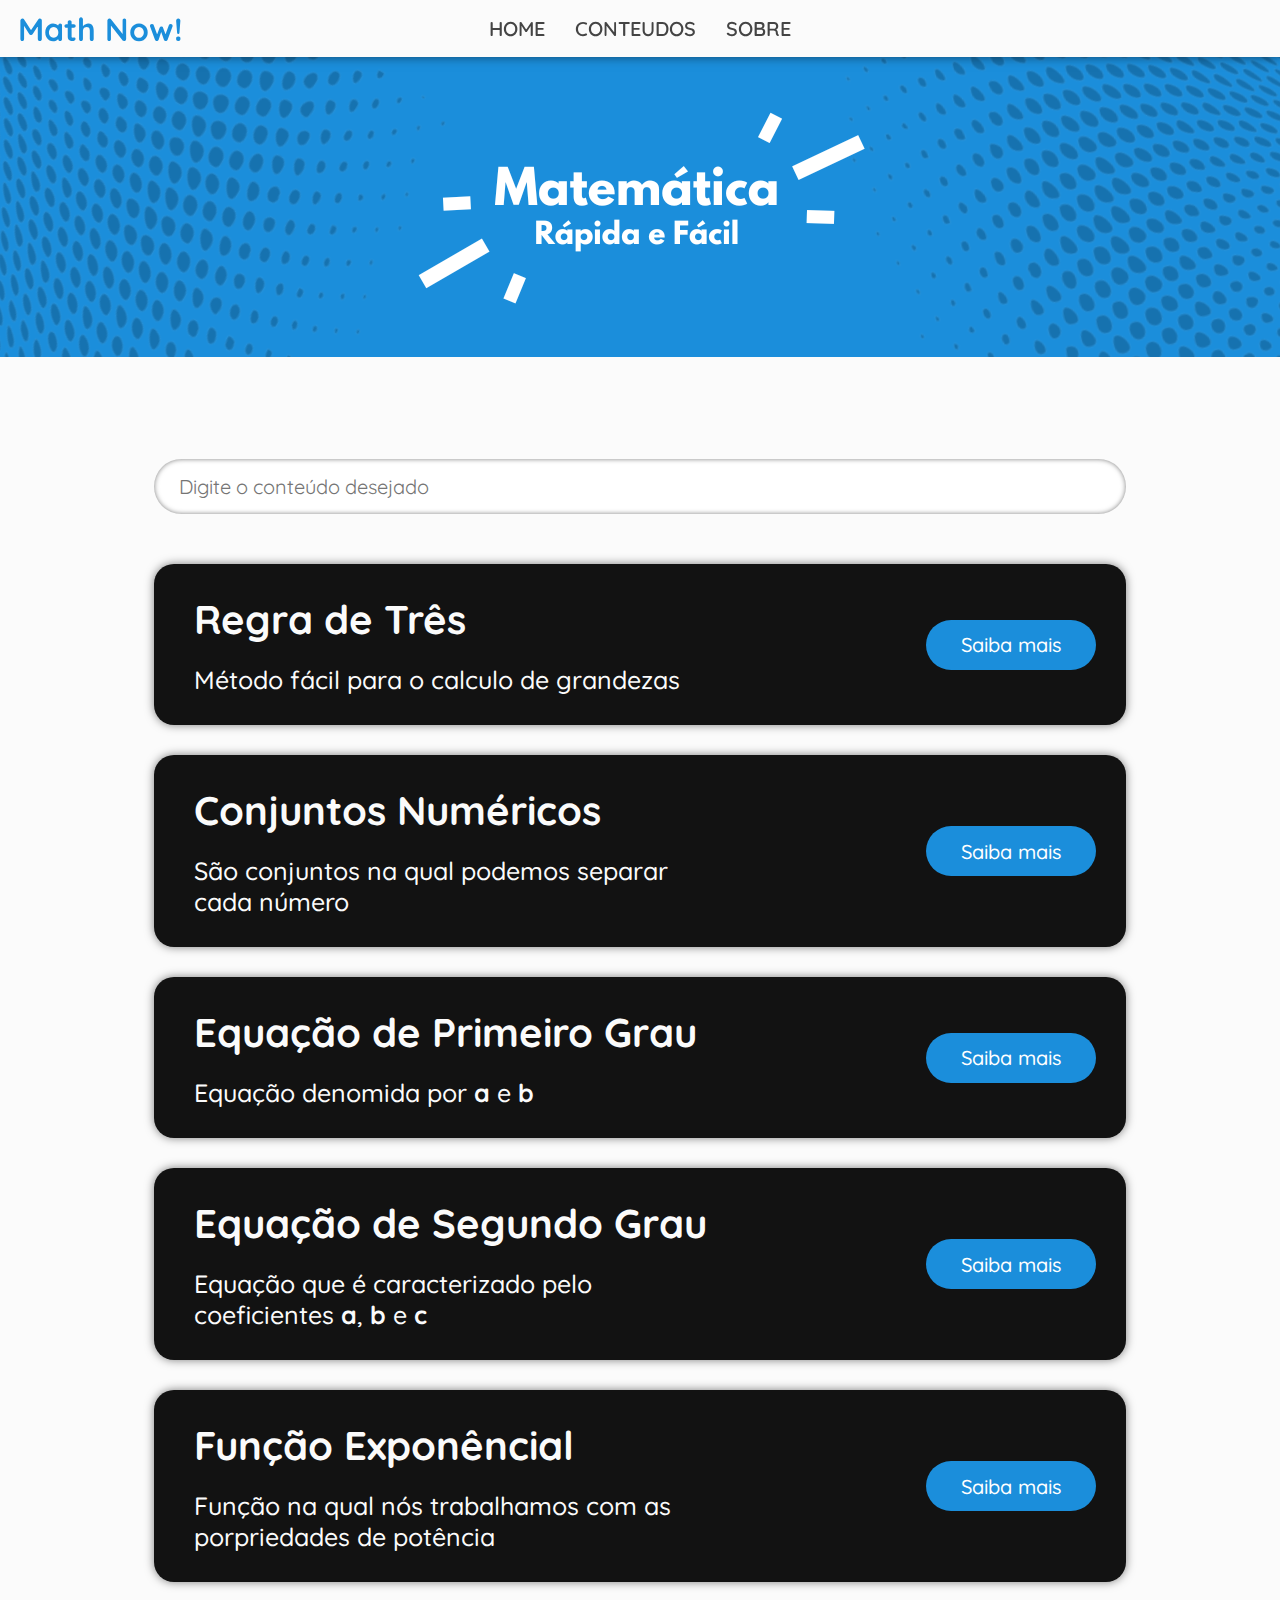
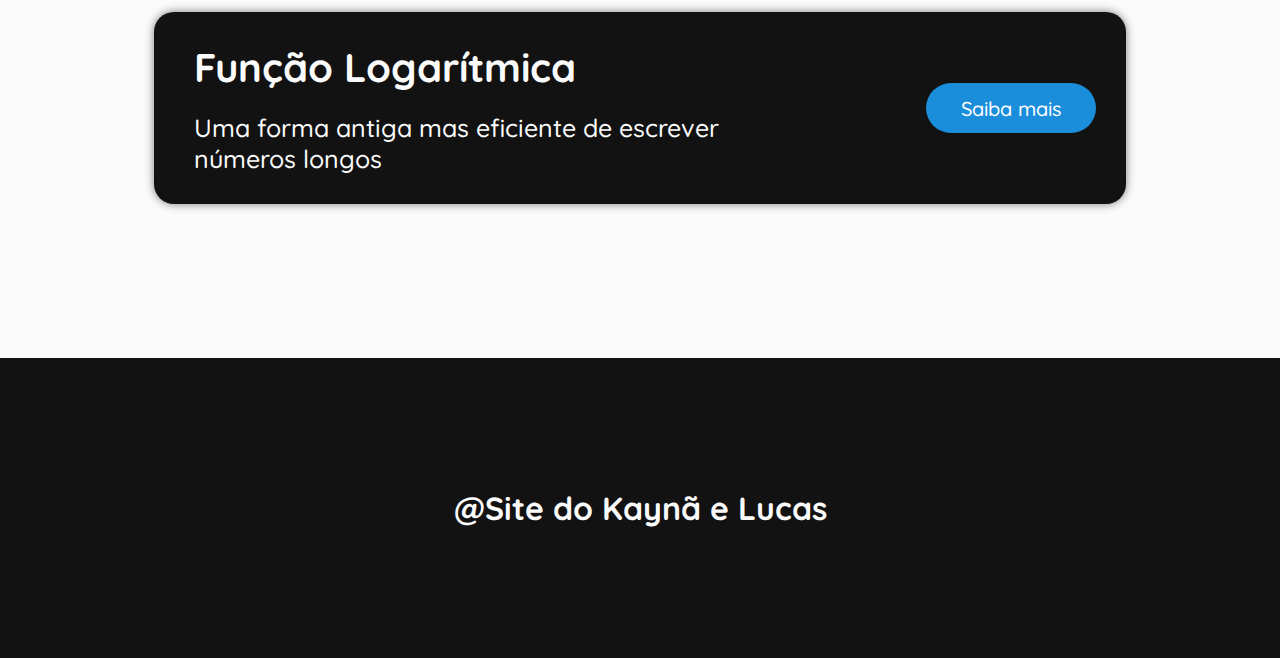
==== conteudos.html @ 3d7e8667 "first commit" ====
<!DOCTYPE html>
<html lang="pt-br">
<head>
    <meta charset="UTF-8">
    <meta name="viewport" content="width=device-width, initial-scale=1.0">
    <title>Math Now!</title>
    <link rel="stylesheet" href="https://cdnjs.cloudflare.com/ajax/libs/font-awesome/6.4.2/css/all.min.css" integrity="sha512-z3gLpd7yknf1YoNbCzqRKc4qyor8gaKU1qmn+CShxbuBusANI9QpRohGBreCFkKxLhei6S9CQXFEbbKuqLg0DA==" crossorigin="anonymous" referrerpolicy="no-referrer" />
    <link rel="stylesheet" href="assets/styles/nav-bar.css">
    <link rel="stylesheet" href="assets/styles/var.css">
    <link rel="stylesheet" href="assets/styles/section.css">
    <link rel="stylesheet" href="assets/styles/fotter.css">

</head>
<body>

    <header class="nav-bar">
        <a class="icon" href="index.html"><h1>Math Now!</h1></a>
        <nav>
            <ul class="nav-items">
                <li><a href="index.html">HOME</a></li>
                <li><a href="conteudos.html">CONTEUDOS</a></li>
                <li><a href="sobre.html">SOBRE</a></li>
            </ul>
        </nav>
        <input type="checkbox" id="MostrarMenu">

        <label for="MostrarMenu">
            <i id="menu-icon" class="nav-menu-icon fa fa-bars" aria-hidden="true"></i>
            <nav>
                <ul class="nav-menu">
                    <li><a href="index.html">HOME</a></li>
                    <li><a href="conteudos.html">CONTEUDOS</a></li>
                    <li><a href="sobre.html">SOBRE</a></li>
                </ul>
            </nav>
        </label>
    </header>


<section class="banner">

</section>

<section style="gap: 30px;" class="section">
    <nav class="search_field">
        <input type="text" class="search_bar" name="SearchBar" id="SearchBar" placeholder="Digite o conteúdo desejado" onkeyup="search()">
    </nav>
    <article class="search_items">
        <div class="content_card">
            <h1 class="card_title">Regra de Três</h1>
            <h2>Método fácil para o calculo de grandezas</h2>
            <a href="assets/pages/RegraDeTres.html">Saiba mais</a>
        </div>
        <div class="content_card">
            <h1 class="card_title">Conjuntos Numéricos</h1>
            <h2>São conjuntos na qual podemos separar cada número</h2>
            <a href="assets/pages/Conjuntos.html">Saiba mais</a>
        </div>
        <div class="content_card">
            <h1 class="card_title">Equação de Primeiro Grau</h1>
            <h2>Equação denomida por <strong>a</strong> e <strong>b</strong></h2>
            <a href="assets/pages/EquacaoSt.html">Saiba mais</a>
        </div>
        <div class="content_card">
            <h1 class="card_title">Equação de Segundo Grau</h1>
            <h2>Equação que é caracterizado pelo coeficientes <strong>a</strong>, <strong>b</strong> e <strong>c</strong></h2>
            <a href="assets/pages/EquacaoNd.html">Saiba mais</a>
        </div>
        <div class="content_card">
            <h1 class="card_title">Função Exponêncial</h1>
            <h2>Função na qual nós trabalhamos com as porpriedades de potência</h2>
            <a href="assets/pages/FuncaoExponencial.html">Saiba mais</a>
        </div>
        <div class="content_card">
            <h1 class="card_title">Função Logarítmica</h1>
            <h2>Uma forma antiga mas eficiente de escrever números longos</h2>
            <a href="assets/pages/Logaritmo.html">Saiba mais</a>
        </div>
    </article>
</section>


<fotter class="fotter">
    <h1>@Site do Kaynã e Lucas</h1>
</fotter>

    <script src="assets/JavaScript/script.js">
    </script>
</body>
</html>
---- assets/styles/nav-bar.css ----
.nav-bar {
  position: fixed;
  z-index: 1 !important;
  top: 0;
  display: flex;
  justify-content: center;
  align-items: center;
  background-color: var(--bg-color);
  box-shadow: 0 0 10px rgba(0, 0, 0, 0.5);
  height: 57px;
  width: 100%;
}
.nav-bar .icon {
  position: absolute;
  left: 0;
  margin: 18px;
  color: var(--banner-bg-color);
}
.nav-bar .nav-items {
  display: flex;
  justify-content: center;
  align-items: center;
  gap: 30px;
  font-size: 20px;
}
.nav-bar .nav-items li a {
  color: var(--font-color);
  font-weight: 600;
}
.nav-bar .nav-menu-icon {
  position: absolute;
  display: none;
  right: 20px;
  top: 15px;
  font-size: 25px;
  cursor: pointer;
}
.nav-bar .nav-menu {
  display: flex;
  flex-direction: column;
  align-items: center;
  gap: 15px;
  position: absolute;
  right: -100%;
  top: 57px;
  height: calc(100vh - 57px);
  width: 30vw;
  font-size: 20px;
  padding-top: 20px;
  background-color: var(--fotter-smoth-bg-color);
}
.nav-bar .nav-menu li a {
  color: var(--bg-color);
  font-weight: 600;
}
.nav-bar input[type=checkbox] {
  display: none;
}
.nav-bar input:checked + label .nav-menu {
  right: 1px;
  transition: 0.4s;
  display: flex;
}
.nav-bar input + label .nav-menu {
  transition: 0.8s;
}

@media (max-width: 800px) {
  body {
    overflow-x: hidden;
  }
  body .nav-bar .nav-items {
    display: none;
  }
  body .nav-bar .nav-menu-icon {
    display: block;
  }
  body .nav-bar .nav-menu {
    width: 50vw;
  }
}
@media (max-width: 500px) {
  body {
    overflow-x: hidden;
  }
  body .nav-bar .nav-items {
    display: none;
  }
  body .nav-bar .nav-menu-icon {
    display: block;
  }
  body .nav-bar .nav-menu {
    width: 100%;
    height: auto;
    padding-bottom: 20px;
    height: 100vh;
    font-size: 2rem;
  }
}/*# sourceMappingURL=nav-bar.css.map */
---- assets/styles/var.css ----
@import url('https://fonts.googleapis.com/css2?family=Quicksand:wght@300;400&display=swap');

*{
    padding: 0;
    margin: 0;
    box-sizing: border-box;
    list-style: none;
    text-decoration: none;
    font-family: 'Quicksand', sans-serif;
}

.title{
    font-size: 4rem;
    letter-spacing: -1px;
    line-height: 90px;
}
body{
    overflow-X: hidden;
}

body::-webkit-scrollbar{
    display: none;
}

:root{
    --font-color: #444444;
    --fotter-bg-color: #121212;
    --fotter-smoth-bg-color: #121212bb;
    --bg-color: #FBFBFB;
    --banner-bg-color: #1b8edb;
}
---- assets/styles/section.css ----
@charset "UTF-8";
.banner {
  background-image: url(../img/Matemática.png);
  background-position: center;
  background-size: cover;
  width: 100%;
  height: 300px;
  margin-top: 57px;
}

.section {
  display: flex;
  flex-direction: column;
  color: var(--font-color);
  padding: 8vw 12vw 12vw 12vw;
  gap: 100px;
  background: var(--bg-color);
}
.section .content {
  display: flex;
  flex-direction: column;
}
.section .content .data {
  font-size: 16px;
  margin-bottom: 16px;
  font-weight: 900;
}
.section .content .text {
  font-size: 20px;
  font-weight: 600;
  text-align: justify;
  margin-bottom: 15px;
  line-height: 30px;
  letter-spacing: 0.1rem;
  margin-bottom: 20px;
}
.section .content a {
  color: var(--bg-color);
  font-size: 1.2rem;
  padding: 10px 20px;
  font-weight: 500;
  border-radius: 5px;
  background-color: var(--banner-bg-color);
  width: 130px;
  text-align: center;
}
.section .content h2:not(.data) {
  font-size: 2.8rem;
  line-height: 60px;
}
.section .content h3 {
  font-size: 2rem;
  line-height: 50px;
}
.section .search_field {
  background-color: var(--bg-color);
}
.section .search_field .search_bar {
  width: 100%;
  border: none;
  outline: none;
  height: 55px;
  font-size: 20px;
  border-radius: 100px;
  padding: 0 25px 0 25px;
  box-shadow: inset 0 0 5px rgba(0, 0, 0, 0.5);
  margin-bottom: 20px;
}
.section .search_items {
  display: flex;
  flex-direction: column;
  align-items: center;
  gap: 30px;
}
.section .search_items .content_card {
  gap: 20px;
  display: flex;
  align-items: start;
  justify-content: start;
  flex-direction: column;
  position: relative;
  border-radius: 20px;
  padding: 30px 40px;
  background: var(--fotter-bg-color);
  width: 100%;
  color: var(--bg-color);
  font-weight: 500;
  box-shadow: 0 0 10px rgba(0, 0, 0, 0.5);
}
.section .search_items .content_card h1.card_title {
  top: 30px;
  font-size: 40px;
  width: 90%;
}
.section .search_items .content_card h2 {
  font-size: 25px;
  font-weight: 500;
  top: 90px;
  width: 60%;
}
.section .search_items .content_card a {
  position: absolute;
  top: 50%;
  transform: translateY(-50%);
  right: 30px;
  width: 100%;
  background-color: var(--banner-bg-color);
  border-radius: 100px;
  width: 170px;
  height: 50px;
  font-size: 20px;
  display: grid;
  place-items: center;
  color: white;
}

@media (max-width: 800px) {
  body {
    overflow-x: hidden;
  }
  body .section {
    padding: 4vw 6vw 6vw 6vw;
    gap: 70px;
  }
  body .section .content .title {
    font-size: 45px;
  }
  body .section .content .data {
    font-size: 18px;
  }
  body .section .content .text {
    font-size: 18px;
  }
  body .section .content a {
    width: 100%;
    font-size: 1.5rem;
  }
  body .search_items .content_card {
    gap: 50px !important;
  }
  body .search_items .content_card h2 {
    display: none;
  }
  body .search_items .content_card a {
    position: static !important;
    width: 100% !important;
    top: 50%;
    transform: translateY(-50%);
    right: 30px;
  }
}
@media (max-width: 400px) {
  body {
    overflow-x: hidden;
  }
  .section {
    padding: 4vw;
  }
  .section .content .title {
    font-size: 40px;
  }
  .section .content .data {
    font-size: 16px;
  }
  .section .content .text {
    font-size: 16px;
  }
  .section .content a {
    width: 100%;
  }
}/*# sourceMappingURL=section.css.map */
---- assets/styles/fotter.css ----
.fotter {
  display: flex;
  justify-content: center;
  align-items: center;
  width: 100%;
  height: 300px;
  background-color: var(--fotter-bg-color);
  color: var(--bg-color);
}

@media (max-width: 450px) {
  body {
    overflow-x: hidden;
  }
  .fotter {
    font-size: 14px;
  }
}
@media (max-width: 400px) {
  body {
    overflow-x: hidden;
  }
  .fotter {
    font-size: 12px;
  }
}
@media (max-width: 300px) {
  body {
    overflow-x: hidden;
  }
  .fotter {
    margin-top: 15px;
    padding: 20px;
  }
}/*# sourceMappingURL=fotter.css.map */
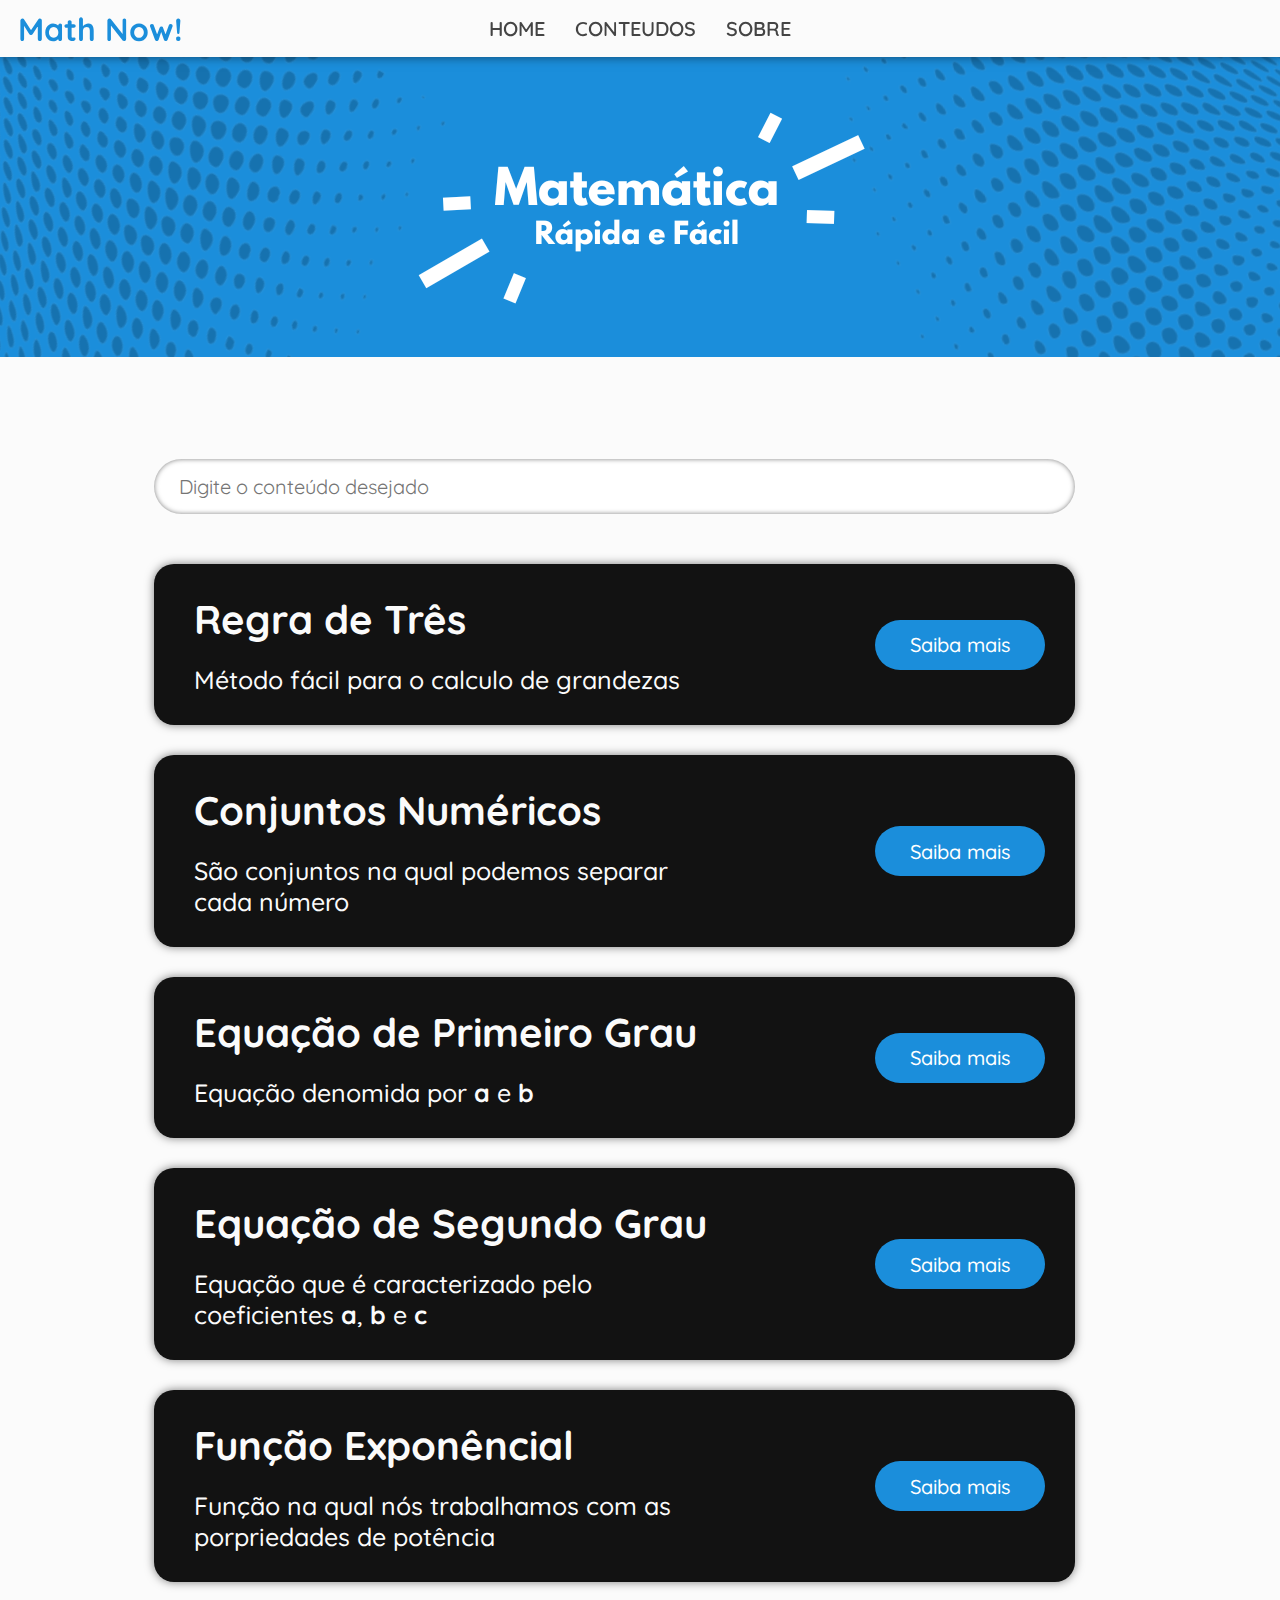
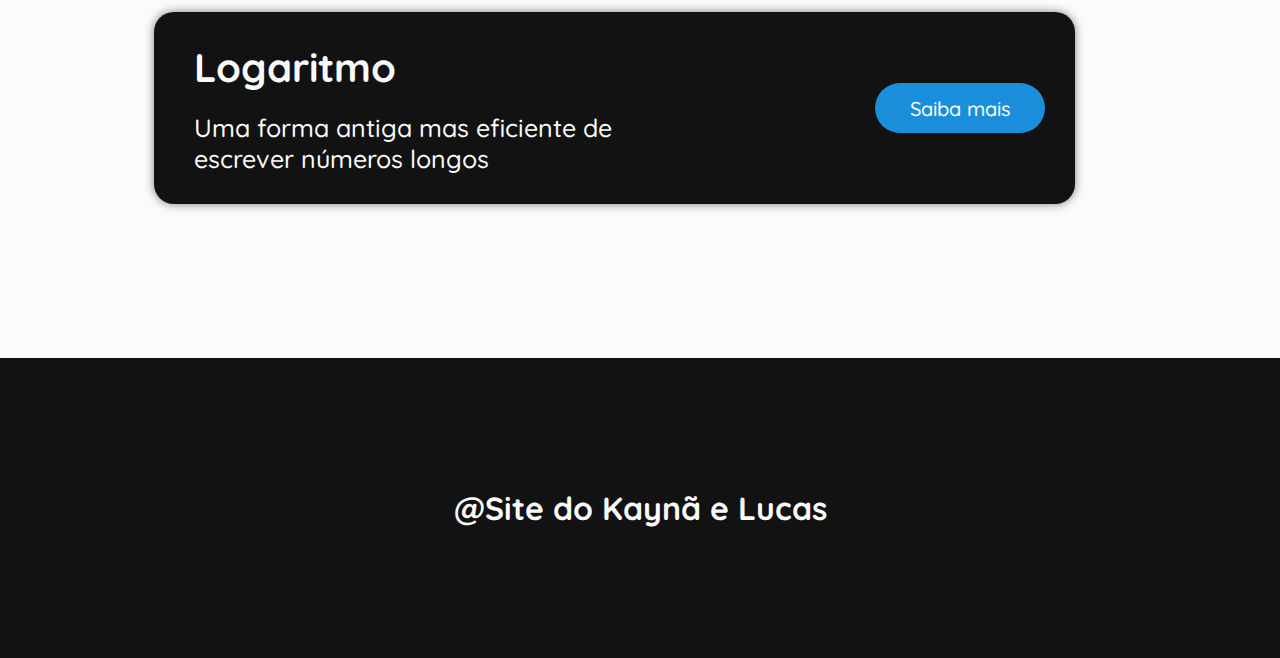
==== commit 2ece0443: "ultima" ====
--- a/conteudos.html
+++ b/conteudos.html
@@ -72,7 +72,7 @@
             <a href="assets/pages/FuncaoExponencial.html">Saiba mais</a>
         </div>
         <div class="content_card">
-            <h1 class="card_title">Função Logarítmica</h1>
+            <h1 class="card_title">Logaritmo</h1>
             <h2>Uma forma antiga mas eficiente de escrever números longos</h2>
             <a href="assets/pages/Logaritmo.html">Saiba mais</a>
         </div>
@@ -84,7 +84,7 @@
     <h1>@Site do Kaynã e Lucas</h1>
 </fotter>
 
-    <script src="assets/JavaScript/script.js">
-    </script>
+<script src="script.js">
+</script>
 </body>
 </html>--- a/assets/styles/nav-bar.css
+++ b/assets/styles/nav-bar.css
@@ -26,6 +26,23 @@
 .nav-bar .nav-items li a {
   color: var(--font-color);
   font-weight: 600;
+  position: relative;
+}
+.nav-bar .nav-items li a:before {
+  content: "";
+  position: absolute;
+  bottom: -3px;
+  left: 50%;
+  transform: translateX(-50%);
+  width: 0%;
+  height: 3px;
+  transition: 0.3s;
+  background-color: #45b2fb;
+  border-radius: 5px;
+}
+.nav-bar .nav-items li a:hover::before {
+  transition: 0.3s;
+  width: 100%;
 }
 .nav-bar .nav-menu-icon {
   position: absolute;
@@ -36,6 +53,7 @@
   cursor: pointer;
 }
 .nav-bar .nav-menu {
+  padding: 50px;
   display: flex;
   flex-direction: column;
   align-items: center;
@@ -48,6 +66,36 @@
   font-size: 20px;
   padding-top: 20px;
   background-color: var(--fotter-smoth-bg-color);
+}
+.nav-bar .nav-menu .aside-nav {
+  color: var(--bg-color);
+  font-size: 24px;
+  font-weight: 400;
+}
+.nav-bar .nav-menu .aside-nav h1 {
+  font-size: 30px;
+  transform: translateX(-25px);
+}
+.nav-bar .nav-menu .aside-nav ul {
+  display: flex;
+  justify-content: start;
+  align-items: start;
+  flex-direction: column;
+  gap: 20px;
+}
+.nav-bar .nav-menu .aside-nav ul .aside-item {
+  position: relative;
+  cursor: pointer;
+}
+.nav-bar .nav-menu .aside-nav ul .aside-item::before {
+  content: "";
+  position: absolute;
+  left: -1.4rem;
+  font-weight: 900;
+  font-size: 18px;
+  top: 0.25rem;
+  color: #0982d2;
+  cursor: pointer;
 }
 .nav-bar .nav-menu li a {
   color: var(--bg-color);
--- a/assets/styles/var.css
+++ b/assets/styles/var.css
@@ -1,4 +1,4 @@
-@import url('https://fonts.googleapis.com/css2?family=Quicksand:wght@300;400&display=swap');
+  @import url('https://fonts.googleapis.com/css2?family=Quicksand&display=swap');
 
 *{
     padding: 0;
--- a/assets/styles/section.css
+++ b/assets/styles/section.css
@@ -12,13 +12,48 @@
   display: flex;
   flex-direction: column;
   color: var(--font-color);
-  padding: 8vw 12vw 12vw 12vw;
+  padding: 8vw 16vw 12vw 12vw;
   gap: 100px;
   background: var(--bg-color);
 }
+.section .aside {
+  position: absolute;
+  right: 4vw;
+  width: 20%;
+}
+.section .aside .aside-nav {
+  font-size: 24px;
+  font-weight: 400;
+}
+.section .aside .aside-nav h1 {
+  font-size: 30px;
+  transform: translateX(-25px);
+}
+.section .aside .aside-nav ul {
+  display: flex;
+  justify-content: start;
+  align-items: start;
+  flex-direction: column;
+  gap: 20px;
+}
+.section .aside .aside-nav ul .aside-item {
+  position: relative;
+  cursor: pointer;
+}
+.section .aside .aside-nav ul .aside-item::before {
+  content: "";
+  position: absolute;
+  left: -1.4rem;
+  font-weight: 900;
+  font-size: 18px;
+  top: 0.25rem;
+  color: #0982d2;
+  cursor: pointer;
+}
 .section .content {
   display: flex;
   flex-direction: column;
+  width: 80%;
 }
 .section .content .data {
   font-size: 16px;
@@ -34,7 +69,7 @@
   letter-spacing: 0.1rem;
   margin-bottom: 20px;
 }
-.section .content a {
+.section .content a.home {
   color: var(--bg-color);
   font-size: 1.2rem;
   padding: 10px 20px;
@@ -44,6 +79,19 @@
   width: 130px;
   text-align: center;
 }
+.section .content .ref {
+  display: flex;
+  flex-direction: column;
+}
+.section .content .ref a.link {
+  color: var(--banner-bg-color);
+  font-size: 1.2rem;
+  font-weight: 900;
+  margin: 5px;
+}
+.section .content .ref a.link i {
+  margin-left: 5px;
+}
 .section .content h2:not(.data) {
   font-size: 2.8rem;
   line-height: 60px;
@@ -122,6 +170,12 @@
     padding: 4vw 6vw 6vw 6vw;
     gap: 70px;
   }
+  body .section .aside {
+    display: none;
+  }
+  body .section .content {
+    width: 100%;
+  }
   body .section .content .title {
     font-size: 45px;
   }
